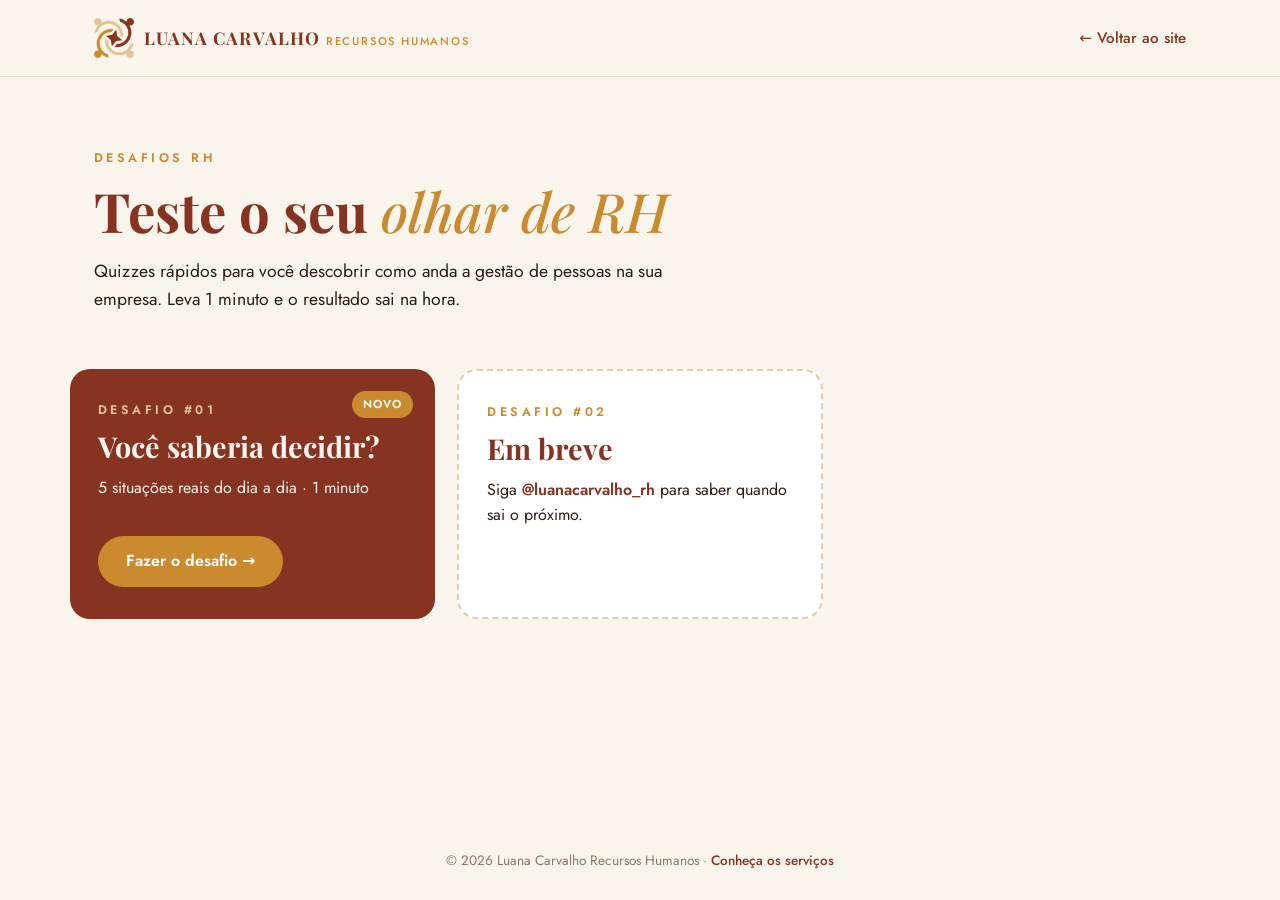
==== desafios/index.html @ 2d9e59f1 "Adiciona Desafios RH e o Desafio RH #01 (quiz interativo) - Página /desafios com a lista de quizzes " ====
<!DOCTYPE html>
<html lang="pt-BR">
<head>
<meta charset="UTF-8">
<meta name="viewport" content="width=device-width, initial-scale=1">
<title>Desafios RH · Luana Carvalho Recursos Humanos</title>
<meta name="description" content="Quizzes rápidos para você descobrir como anda a gestão de pessoas na sua empresa.">
<link rel="icon" type="image/png" href="../assets/favicon.png">
<meta property="og:title" content="Desafios RH · Luana Carvalho">
<meta property="og:description" content="Quizzes rápidos de Gestão de Pessoas. Quantas você acerta?">
<meta property="og:image" content="https://luanacarval.github.io/assets/luana-hero.jpg">
<link rel="preconnect" href="https://fonts.googleapis.com">
<link rel="preconnect" href="https://fonts.gstatic.com" crossorigin>
<link href="https://fonts.googleapis.com/css2?family=Jost:wght@400;500;600&family=Playfair+Display:ital,wght@0,500;0,700;1,500&display=swap" rel="stylesheet">
<link rel="stylesheet" href="desafios.css">
</head>
<body>
<header class="top">
  <div class="wrap">
    <a class="brand" href="../" aria-label="Luana Carvalho Recursos Humanos — início">
      <img src="../assets/logo.png" alt="">
      <span><span class="brand-name">LUANA CARVALHO</span><span class="brand-sub">RECURSOS HUMANOS</span></span>
    </a>
    <a class="back" href="../">← Voltar ao site</a>
  </div>
</header>

<main>
  <section class="list-hero">
    <div class="wrap">
      <p class="eyebrow">Desafios RH</p>
      <h1>Teste o seu <em>olhar de RH</em></h1>
      <p class="lead">Quizzes rápidos para você descobrir como anda a gestão de pessoas na sua empresa. Leva 1 minuto e o resultado sai na hora.</p>
    </div>
  </section>
  <div class="wrap cards">
    <article class="qcard">
      <span class="new">Novo</span>
      <p class="eyebrow">Desafio #01</p>
      <h2>Você saberia decidir?</h2>
      <p>5 situações reais do dia a dia · 1 minuto</p>
      <a class="btn gold" href="01/">Fazer o desafio →</a>
    </article>
    <article class="qcard soon">
      <p class="eyebrow">Desafio #02</p>
      <h2>Em breve</h2>
      <p>Siga <a href="https://instagram.com/luanacarvalho_rh" target="_blank" rel="noopener">@luanacarvalho_rh</a> para saber quando sai o próximo.</p>
    </article>
  </div>
</main>

<footer class="foot">© 2026 Luana Carvalho Recursos Humanos · <a href="../">Conheça os serviços</a></footer>
</body>
</html>
---- desafios/desafios.css ----
:root{
  --cream:#FAF5EC;--sand:#F1E4CC;--brick:#873321;--brick-2:#9A4331;--gold:#CB8A2E;--gold-soft:#E0C699;
  --ink:#2B1D16;--white:#fff;--line:#EADDC6;--green:#2E7A4B;--green-bg:#EAF4EC;--red-bg:#F7E6E1;
  --serif:"Playfair Display",Georgia,serif;--sans:"Jost",system-ui,sans-serif;--radius:20px;
}
*{box-sizing:border-box;margin:0;padding:0}
html{overflow-x:clip}
body{font-family:var(--sans);color:var(--ink);background:var(--cream);line-height:1.6;-webkit-font-smoothing:antialiased;min-height:100vh;display:flex;flex-direction:column;font-variant-numeric:lining-nums}
img{max-width:100%;display:block}
a{color:inherit;text-decoration:none}
button{font:inherit;color:inherit;background:none;border:0;cursor:pointer}
.wrap{max-width:1140px;margin:0 auto;padding:0 24px;width:100%}
.eyebrow{font-weight:600;font-size:.78rem;letter-spacing:.28em;text-transform:uppercase;color:var(--gold);margin-bottom:12px}
h1,h2,h3{font-family:var(--serif);font-weight:700;color:var(--brick);line-height:1.1}
h1 em,h2 em,h3 em{font-style:italic;font-weight:500;color:var(--gold)}
.btn{display:inline-flex;align-items:center;justify-content:center;text-align:center;gap:8px;font-weight:600;font-size:1rem;border-radius:999px;padding:15px 28px;transition:transform .2s,background .2s,box-shadow .2s;line-height:1.3;background:var(--brick);color:var(--cream)}
.btn:hover{transform:translateY(-2px);box-shadow:0 10px 24px rgba(135,51,33,.22);background:var(--brick-2)}
.btn.gold{background:var(--gold);color:#fff}
.btn.gold:hover{background:#b97a22}
.btn:focus-visible,.opt:focus-visible,.link:focus-visible{outline:3px solid var(--gold);outline-offset:3px}

/* header / footer */
.top{padding:18px 0;border-bottom:1px solid var(--line);background:var(--cream)}
.top .wrap{display:flex;align-items:center;justify-content:space-between;gap:16px}
.brand{display:flex;align-items:center;gap:10px}
.brand img{width:40px;height:40px}
.brand-name{white-space:nowrap;font-family:var(--serif);font-weight:700;color:var(--brick);font-size:1.1rem;letter-spacing:.06em}
.brand-sub{font-weight:500;color:var(--gold);font-size:.7rem;letter-spacing:.16em;margin-left:6px}
.back{font-weight:500;color:var(--brick);font-size:.95rem;white-space:nowrap}
.back:hover{text-decoration:underline;text-underline-offset:4px}
.foot{margin-top:auto;padding:28px 0;text-align:center;font-size:.85rem;color:#8a776a}
.foot a{color:var(--brick);font-weight:500}
[tabindex="-1"]:focus{outline:none}
@media (max-width:640px){.back .long{display:none}.brand-sub{display:none}.brand-name{font-size:1rem}.wrap{padding:0 16px}}

/* lista de desafios */
.list-hero{padding:72px 0 32px;position:relative;overflow:hidden}
.list-hero h1{font-size:clamp(2.3rem,5vw,3.4rem);margin-bottom:16px}
.list-hero p.lead{font-size:1.1rem;max-width:34em}
.cards{display:grid;grid-template-columns:repeat(auto-fill,minmax(300px,1fr));gap:22px;padding:24px 0 80px}
.qcard{background:var(--brick);color:var(--cream);border-radius:var(--radius);padding:32px 28px;position:relative;display:flex;flex-direction:column;gap:6px;min-height:250px}
.qcard .eyebrow{color:var(--gold-soft);margin-bottom:4px}
.qcard h2{color:var(--cream);font-size:1.8rem;margin-bottom:6px}
.qcard p{margin-bottom:22px}
.qcard .btn{margin-top:auto;align-self:flex-start}
.qcard .new{position:absolute;top:22px;right:22px;background:var(--gold);color:#fff;font-size:.72rem;font-weight:600;border-radius:999px;padding:4px 11px;letter-spacing:.1em;text-transform:uppercase}
.qcard.soon{background:var(--white);color:var(--ink);border:2px dashed #E0CDAE}
.qcard.soon h2{color:var(--brick)}
.qcard.soon .eyebrow{color:var(--gold)}
.qcard.soon a{color:var(--brick);font-weight:600}

/* quiz */
.quiz-main{flex:1;display:flex;align-items:flex-start;justify-content:center;padding:40px 16px 24px;position:relative;overflow:hidden}
.quiz-main::before{content:"";position:absolute;width:640px;height:640px;border-radius:50%;background:var(--sand);right:-220px;top:-140px;z-index:0}
.quiz-main::after{content:"";position:absolute;width:360px;height:360px;border-radius:50%;border:2px solid var(--gold);left:-200px;bottom:-120px;z-index:0}
.card{position:relative;z-index:1;width:100%;max-width:600px;background:var(--cream);border-radius:28px;box-shadow:0 24px 60px rgba(95,55,20,.14);padding:36px 36px 30px;border:1px solid var(--line)}
@media (max-width:560px){.quiz-main{padding:16px 12px}.card{padding:26px 20px 22px;border-radius:22px}}
.screen{animation:in .35s ease}
@keyframes in{from{opacity:0;transform:translateY(12px)}to{opacity:1;transform:none}}
@media (prefers-reduced-motion:reduce){.screen{animation:none}}

.intro{text-align:center;display:flex;flex-direction:column;align-items:center}
.intro .logo{width:76px;margin-bottom:22px}
.intro h1{font-size:clamp(2.2rem,6vw,2.9rem);margin-bottom:16px}
.intro p{font-size:1.08rem;max-width:26em;margin-bottom:20px}
.chips{display:flex;flex-wrap:wrap;gap:8px;justify-content:center;margin-bottom:28px}
.chips span{background:var(--white);border-radius:999px;padding:6px 14px;font-size:.88rem;font-weight:500;color:var(--brick)}
.intro .btn{width:100%;max-width:360px}
.by{font-size:.85rem;color:#8a776a;margin-top:14px}

.prog{margin-bottom:22px}
.prog-top{display:flex;justify-content:space-between;align-items:center;font-size:.76rem;font-weight:600;letter-spacing:.16em;text-transform:uppercase;color:var(--gold)}
.bar{height:6px;border-radius:6px;background:var(--sand);margin-top:8px;overflow:hidden}
.bar i{display:block;height:100%;background:var(--brick);border-radius:6px;transition:width .4s ease}
.qt{font-weight:600;color:var(--brick);font-size:clamp(1.12rem,2.8vw,1.3rem);line-height:1.4;margin-bottom:20px}
.opts{display:grid;gap:10px}
.opts.tf{grid-template-columns:1fr 1fr}
.opt{width:100%;text-align:left;background:var(--white);border:2px solid var(--line);border-radius:16px;padding:13px 14px;display:flex;gap:12px;align-items:center;font-size:1rem;line-height:1.35;transition:border-color .2s,background .2s,transform .15s}
.opt:not([disabled]):hover{border-color:var(--gold);transform:translateY(-1px)}
.opts.tf .opt{flex-direction:column;justify-content:center;text-align:center;padding:22px 10px;font-weight:600;font-size:1.08rem}
.let{flex:0 0 30px;width:30px;height:30px;border-radius:50%;background:var(--sand);color:var(--brick);font-weight:600;font-size:.9rem;display:grid;place-items:center}
.opt[disabled]{cursor:default}
.opt.ok{border-color:var(--green);background:var(--green-bg)}
.opt.ok .let{background:var(--green);color:#fff}
.opt.no{border-color:var(--brick);background:var(--red-bg)}
.opt.no .let{background:var(--brick);color:#fff}
.opt.dim{opacity:.45}
.fb{margin-top:16px;border-radius:16px;padding:14px 16px;background:var(--white);animation:in .3s ease}
.fb strong{display:block;margin-bottom:4px}
.fb.good strong{color:var(--green)}
.fb.bad strong{color:var(--brick)}
.next{width:100%;margin-top:16px}

.res{display:flex;flex-direction:column}
.res-head{display:flex;justify-content:space-between;align-items:center;margin-bottom:12px}
.emoji{font-size:3.2rem;line-height:1}
.score{font-family:var(--serif);font-weight:700;color:var(--gold);font-size:3.2rem;line-height:1}
.score small{font-size:1.4rem;color:#b69a7a}
.res h2{font-size:clamp(1.6rem,4.6vw,2.1rem);margin-bottom:14px}
.res p{font-size:1.04rem;margin-bottom:10px}
.res p b{color:var(--brick);font-weight:600}
.res blockquote{font-family:var(--serif);font-style:italic;font-weight:500;font-size:1.3rem;color:var(--gold);border-left:3px solid var(--gold);padding-left:14px;margin:4px 0 12px}
.res .btn{width:100%;margin-top:14px}
.actions{display:flex;justify-content:center;gap:24px;flex-wrap:wrap;margin-top:16px}
.link{color:var(--brick);font-weight:500;font-size:.95rem;display:inline-flex;align-items:center;gap:6px}
.link:hover{text-decoration:underline;text-underline-offset:4px}
.toast{text-align:center;font-size:.88rem;color:var(--green);min-height:1.3em;margin-top:6px}

.card.special{background:var(--brick);color:var(--cream);border-color:var(--brick)}
.special .res{text-align:center;align-items:center}
.special .score,.special .score small{color:var(--gold-soft)}
.special .emoji{font-size:4.6rem;margin:18px 0 12px}
.special .unlock{font-size:1.1rem}
.special .mode{font-family:var(--serif);font-weight:700;font-size:clamp(1.9rem,6vw,2.4rem);line-height:1.1;color:#fff;border:2px dashed var(--gold-soft);border-radius:18px;padding:18px 22px;margin:6px 0 12px}
.special .link{color:var(--gold-soft)}
.special .toast{color:var(--gold-soft)}
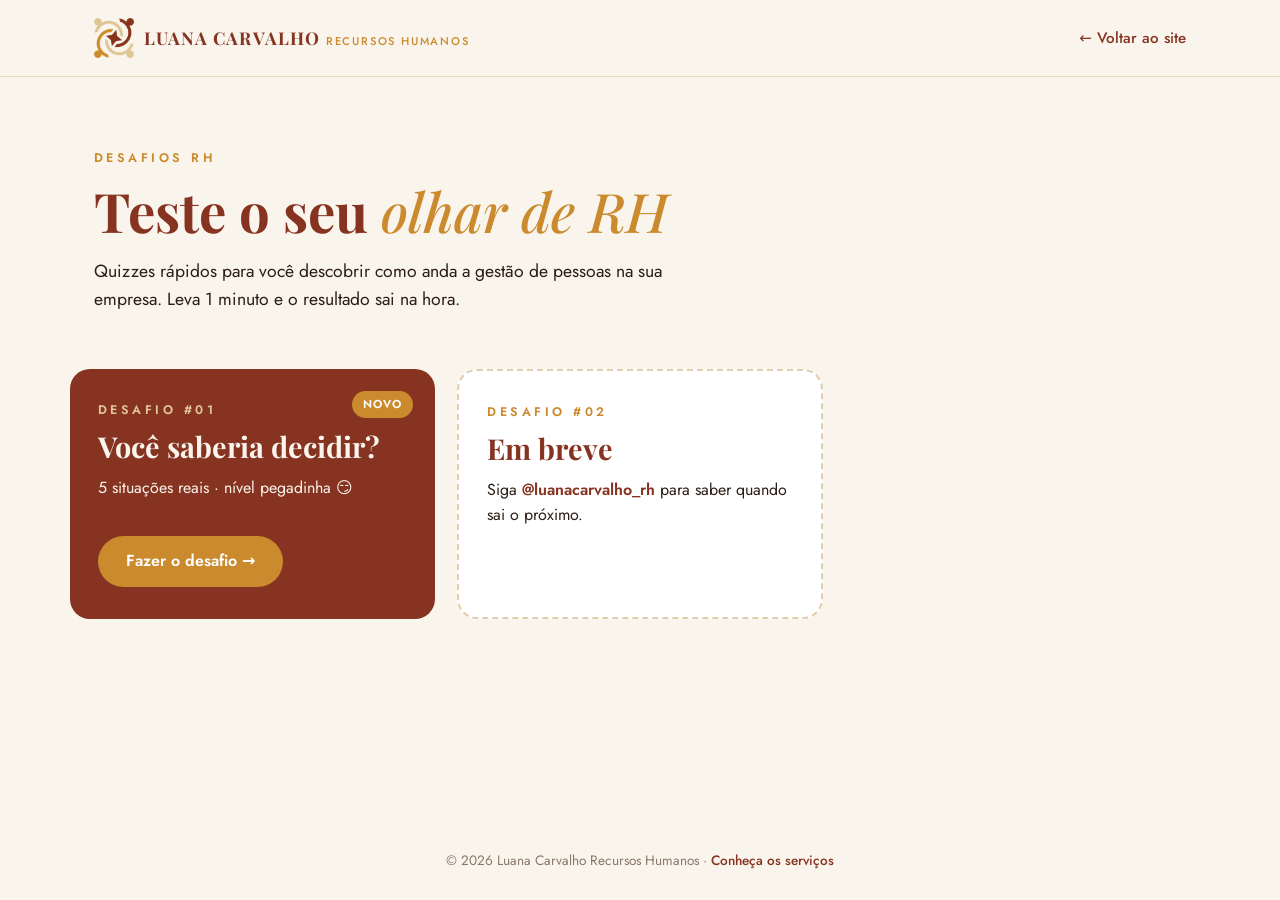
==== commit 179b1b99: "Desafio RH #01: perguntas mais difíceis, com pegadinhas - Novas 5 perguntas (tolerância de atraso, e" ====
--- a/desafios/index.html
+++ b/desafios/index.html
@@ -38,7 +38,7 @@
       <span class="new">Novo</span>
       <p class="eyebrow">Desafio #01</p>
       <h2>Você saberia decidir?</h2>
-      <p>5 situações reais do dia a dia · 1 minuto</p>
+      <p>5 situações reais · nível pegadinha 😏</p>
       <a class="btn gold" href="01/">Fazer o desafio →</a>
     </article>
     <article class="qcard soon">
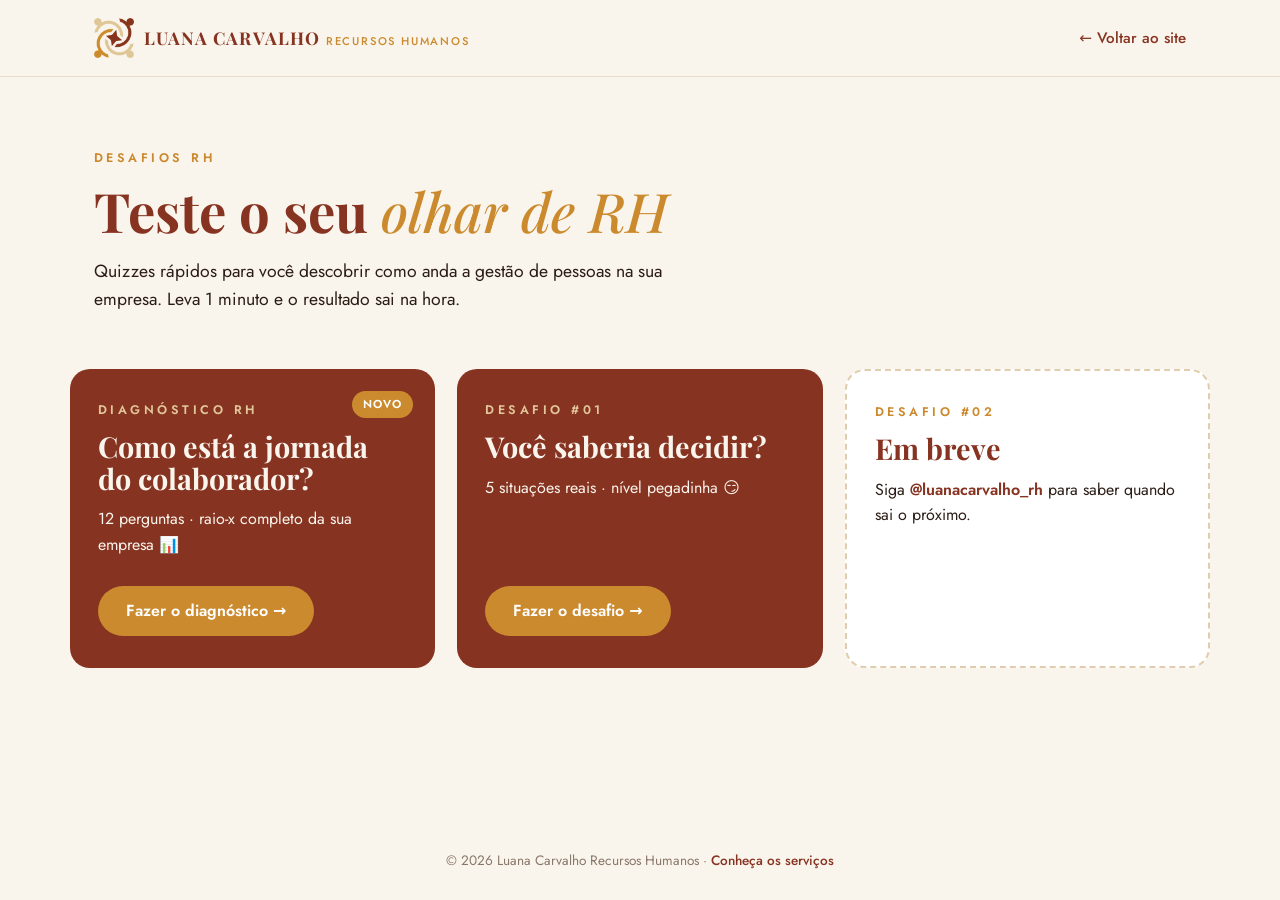
==== commit cbdd8eb5: "Adiciona Diagnóstico RH: jornada do colaborador Quiz de 12 perguntas com raio-x por área, comparação" ====
--- a/desafios/index.html
+++ b/desafios/index.html
@@ -13,6 +13,7 @@
 <link rel="preconnect" href="https://fonts.gstatic.com" crossorigin>
 <link href="https://fonts.googleapis.com/css2?family=Jost:wght@400;500;600&family=Playfair+Display:ital,wght@0,500;0,700;1,500&display=swap" rel="stylesheet">
 <link rel="stylesheet" href="desafios.css">
+<script data-goatcounter="https://luanacarval.goatcounter.com/count" async src="//gc.zgo.at/count.js"></script>
 </head>
 <body>
 <header class="top">
@@ -36,6 +37,12 @@
   <div class="wrap cards">
     <article class="qcard">
       <span class="new">Novo</span>
+      <p class="eyebrow">Diagnóstico RH</p>
+      <h2>Como está a jornada do colaborador?</h2>
+      <p>12 perguntas · raio-x completo da sua empresa 📊</p>
+      <a class="btn gold" href="diagnostico/">Fazer o diagnóstico →</a>
+    </article>
+    <article class="qcard">
       <p class="eyebrow">Desafio #01</p>
       <h2>Você saberia decidir?</h2>
       <p>5 situações reais · nível pegadinha 😏</p>
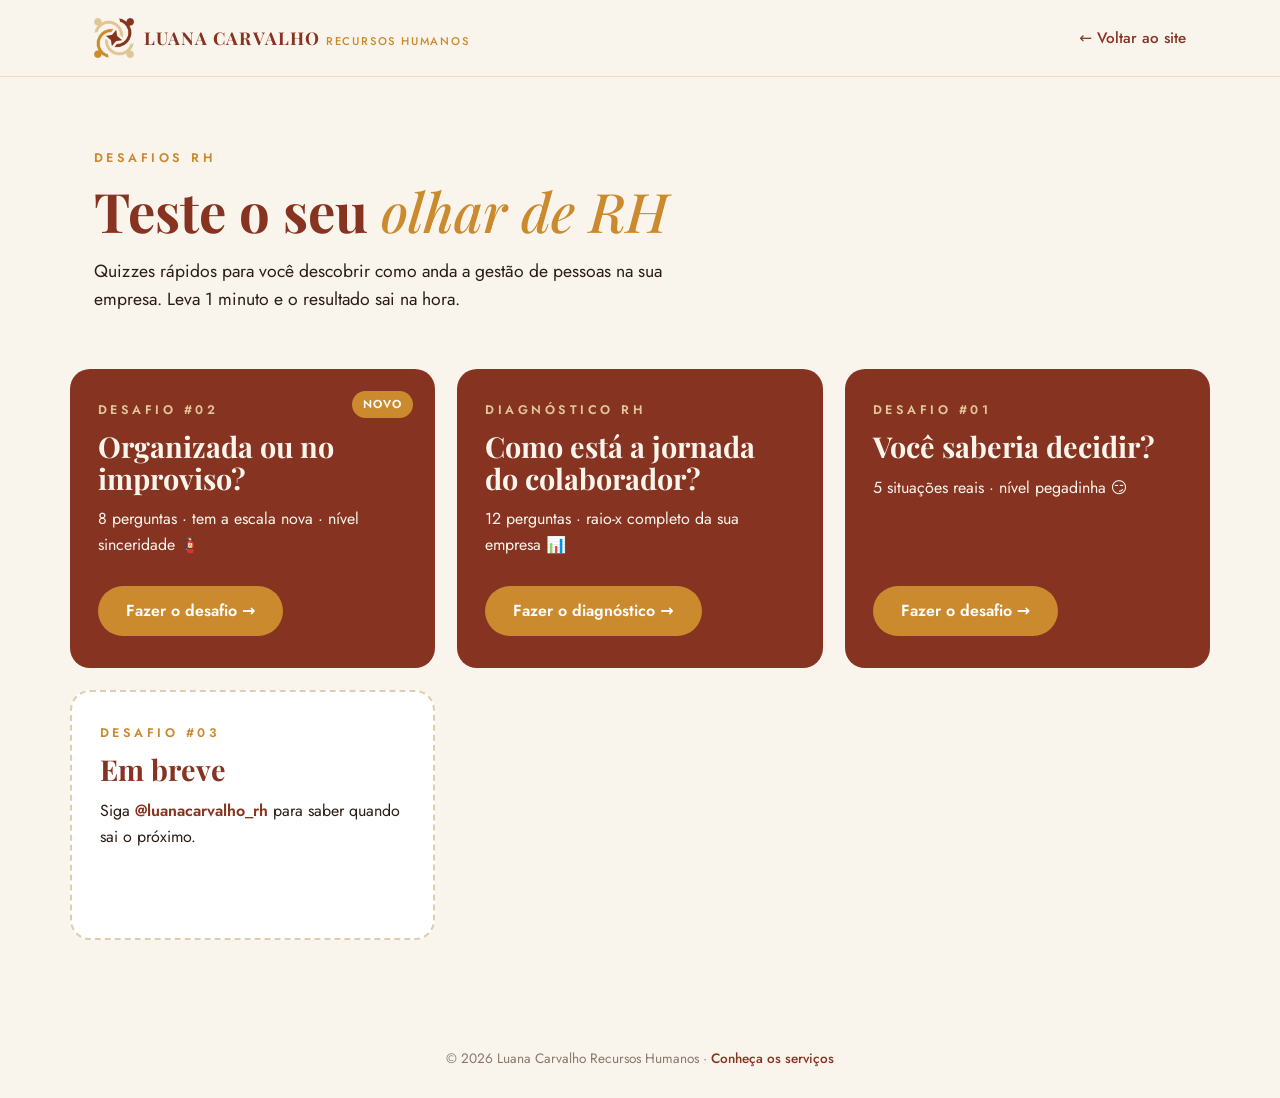
==== commit 9ebc3a53: "Adiciona Desafio RH #02: organizada ou no improviso? Quiz de 8 perguntas em tom de brincadeira (incl" ====
--- a/desafios/index.html
+++ b/desafios/index.html
@@ -37,6 +37,12 @@
   <div class="wrap cards">
     <article class="qcard">
       <span class="new">Novo</span>
+      <p class="eyebrow">Desafio #02</p>
+      <h2>Organizada ou no improviso?</h2>
+      <p>8 perguntas · tem a escala nova · nível sinceridade 🧯</p>
+      <a class="btn gold" href="02/">Fazer o desafio →</a>
+    </article>
+    <article class="qcard">
       <p class="eyebrow">Diagnóstico RH</p>
       <h2>Como está a jornada do colaborador?</h2>
       <p>12 perguntas · raio-x completo da sua empresa 📊</p>
@@ -49,7 +55,7 @@
       <a class="btn gold" href="01/">Fazer o desafio →</a>
     </article>
     <article class="qcard soon">
-      <p class="eyebrow">Desafio #02</p>
+      <p class="eyebrow">Desafio #03</p>
       <h2>Em breve</h2>
       <p>Siga <a href="https://instagram.com/luanacarvalho_rh" target="_blank" rel="noopener">@luanacarvalho_rh</a> para saber quando sai o próximo.</p>
     </article>
